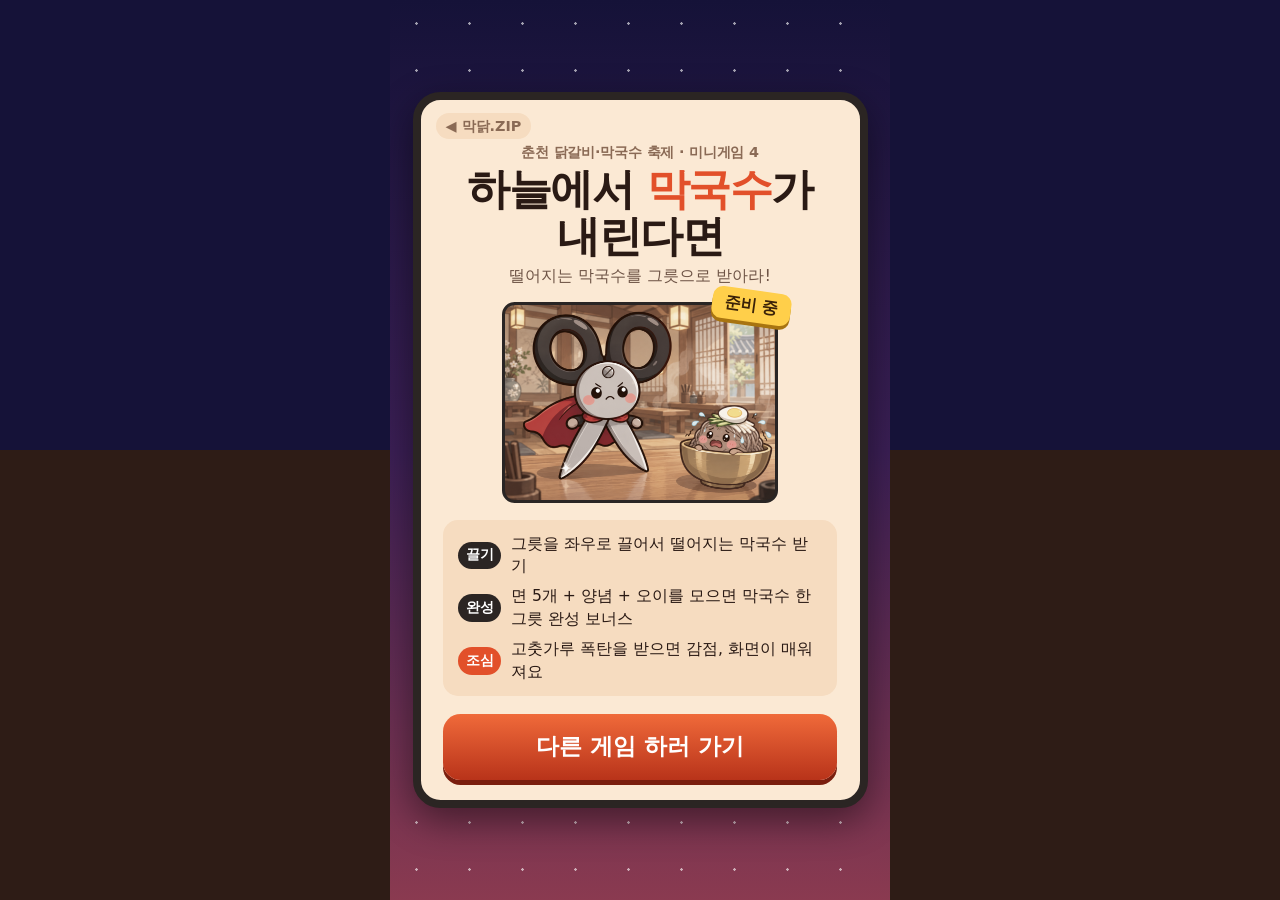
==== minigames/catch/index.html @ 221443a0 "막닭.ZIP 미니게임 모음 추가 - 첫 화면을 막닭.ZIP 허브로 바꾸고 카드팩 가챠는 gacha.html로 이동 - 미니게임 1 막 넘고 닭 넘어 (면발 줄넘기) - 미니게임 2" ====
<!DOCTYPE html>
<html lang="ko">
<head>
<meta charset="UTF-8">
<meta name="viewport" content="width=device-width, initial-scale=1, maximum-scale=1, user-scalable=no, viewport-fit=cover">
<meta name="theme-color" content="#151238">
<title>하늘에서 막국수가 내린다면 (준비 중) · 막닭.ZIP</title>
<link rel="stylesheet" href="../shared/ui.css">
</head>
<body>
<div id="wrap" class="soon-bg">
  <section class="overlay show">
    <div class="panel">
      <a class="back-link" href="../../index.html">◀ 막닭.ZIP</a>
      <p class="eyebrow">춘천 닭갈비·막국수 축제 · 미니게임 4</p>
      <h1>하늘에서 <em>막국수</em>가<br>내린다면</h1>
      <p class="sub">떨어지는 막국수를 그릇으로 받아라!</p>
      <div class="soon-art"><div class="art" style="--img:url(../../cards/08.png)"></div><span class="soon-badge">준비 중</span></div>
      <ul class="howto">
        <li><span class="k">끌기</span><span>그릇을 좌우로 끌어서 떨어지는 막국수 받기</span></li>
        <li><span class="k">완성</span><span>면 5개 + 양념 + 오이를 모으면 막국수 한 그릇 완성 보너스</span></li>
        <li><span class="k red">조심</span><span>고춧가루 폭탄을 받으면 감점, 화면이 매워져요</span></li>
      </ul>
      <a class="btn primary" href="../../index.html">다른 게임 하러 가기</a>
    </div>
  </section>
</div>
<script src="../shared/frame.js"></script>
</body>
</html>
---- minigames/shared/ui.css ----
:root {
  --u: 1px; /* 게임 화면 배율 (game.js에서 설정) */
  --ink: #2a1a14;
  --cream: #fbe9d4;
  --cream2: #f6dcc0;
  --red: #e2502a;
  --red2: #b8331a;
  --gold: #ffcf4a;
  --font: "Pretendard", "Apple SD Gothic Neo", "Malgun Gothic", "Noto Sans KR", system-ui, sans-serif;
}
* { box-sizing: border-box; -webkit-tap-highlight-color: transparent; }
html, body { margin: 0; height: 100%; overflow: hidden; }
body {
  /* 세로로 긴 폰에서 위·아래 남는 공간을 하늘/바닥 색으로 채움 */
  background: linear-gradient(180deg, #151238 0 50%, #2e1c16 50% 100%);
  font-family: var(--font);
  color: var(--ink);
  display: flex; align-items: center; justify-content: center;
  user-select: none; -webkit-user-select: none;
  touch-action: none;
}
button { font-family: inherit; cursor: pointer; }
.hidden { display: none !important; }

#wrap { position: relative; overflow: hidden; touch-action: none; }
#game { display: block; width: 100%; height: 100%; }

/* ---------- 상단 버튼 ---------- */
.hud-btns {
  position: absolute; top: calc(var(--u) * 12); right: calc(var(--u) * 12);
  display: flex; gap: calc(var(--u) * 8); z-index: 5;
}
.icon-btn {
  width: calc(var(--u) * 40); height: calc(var(--u) * 40); border-radius: 50%;
  border: 0; background: rgba(0, 0, 0, .35); color: #fff;
  font-size: calc(var(--u) * 16); line-height: 1;
}

/* ---------- 오버레이 공통 ---------- */
.overlay {
  position: absolute; inset: 0; z-index: 10;
  display: flex; align-items: center; justify-content: center;
  padding: calc(var(--u) * 18);
  background: rgba(13, 11, 36, .35);
  opacity: 0; pointer-events: none; transition: opacity .25s;
}
.overlay.show { opacity: 1; pointer-events: auto; }

/* 카드 느낌의 패널 */
.panel {
  width: 100%;
  background: var(--cream);
  border: calc(var(--u) * 7) solid #2b2523;
  border-radius: calc(var(--u) * 22);
  padding: calc(var(--u) * 18) calc(var(--u) * 18) calc(var(--u) * 16);
  text-align: center;
  box-shadow: 0 calc(var(--u) * 10) calc(var(--u) * 30) rgba(0,0,0,.45);
  transform: translateY(calc(var(--u) * 14)); transition: transform .3s;
}
.overlay.show .panel { transform: none; }
.panel.small { width: 78%; }

.eyebrow { margin: 0; font-size: calc(var(--u) * 11.5); color: #8a6a55; font-weight: 600; letter-spacing: -.2px; }
h1 { margin: calc(var(--u) * 4) 0 0; font-size: calc(var(--u) * 34); font-weight: 900; letter-spacing: -1.5px; line-height: 1.1; }
h1 em { font-style: normal; color: var(--red); }
h2 { margin: 0; font-size: calc(var(--u) * 24); font-weight: 900; }
.sub { margin: calc(var(--u) * 4) 0 calc(var(--u) * 12); font-size: calc(var(--u) * 13); color: #6e5446; }

/* 카드 일러스트 크롭 (카드 원본 630×880 중 그림 영역 540×392) */
.art {
  background-image: var(--img);
  background-size: 116.67% auto;
  background-position: 50% 24.6%;
  aspect-ratio: 540 / 392;
  border: calc(var(--u) * 3) solid #2b2523;
  border-radius: calc(var(--u) * 10);
}

.cast { display: flex; gap: calc(var(--u) * 8); align-items: flex-end; margin-bottom: calc(var(--u) * 12); }
.cast figure { margin: 0; flex: 1; }
.cast figure.me { flex: 1.25; }
.cast figure.me .art { border-color: var(--red); box-shadow: 0 0 0 calc(var(--u) * 3) rgba(226,80,42,.25); }
.cast figcaption { margin-top: calc(var(--u) * 5); font-size: calc(var(--u) * 10.5); color: #6e5446; line-height: 1.3; }
.cast figcaption b { display: block; font-size: calc(var(--u) * 12); color: var(--ink); }

.howto {
  list-style: none; margin: 0 0 calc(var(--u) * 14); padding: calc(var(--u) * 10) calc(var(--u) * 12);
  background: var(--cream2); border-radius: calc(var(--u) * 12);
  text-align: left; font-size: calc(var(--u) * 12.5); line-height: 1.45;
}
.howto li { display: flex; align-items: center; gap: calc(var(--u) * 8); }
.howto li + li { margin-top: calc(var(--u) * 6); }
.howto .k {
  flex: none; min-width: calc(var(--u) * 34); text-align: center;
  background: #2b2523; color: #fff; border-radius: 999px;
  font-size: calc(var(--u) * 11); font-weight: 800; padding: calc(var(--u) * 3) calc(var(--u) * 6);
}
.howto .k.red { background: var(--red); }
.howto b { color: var(--red2); }

.btn {
  display: block; width: 100%; border: 0; border-radius: calc(var(--u) * 14);
  padding: calc(var(--u) * 14) 0; font-size: calc(var(--u) * 18); font-weight: 900;
  transition: transform .08s;
}
.btn:active { transform: scale(.97); }
.btn.primary { background: linear-gradient(180deg, #f06a3a, var(--red2)); color: #fff; box-shadow: 0 calc(var(--u) * 4) 0 #7a1e0e; }
.btn.ghost { background: transparent; color: #6e5446; border: calc(var(--u) * 2) solid #d9bba0; margin-top: calc(var(--u) * 8); }
.row { display: flex; gap: calc(var(--u) * 8); }
.row .btn { margin-top: 0; flex: 1.4; width: auto; white-space: nowrap; }
.row .btn.ghost { flex: 1; }

.best { margin: calc(var(--u) * 10) 0 0; font-size: calc(var(--u) * 12.5); color: #6e5446; }
.best b { color: var(--ink); }
#starsTitle { color: #d8a020; letter-spacing: 1px; }

/* ---------- 결과 ---------- */
.big { font-size: calc(var(--u) * 64); font-weight: 900; letter-spacing: -2px; line-height: 1; margin-top: calc(var(--u) * 4); }
.big small { font-size: calc(var(--u) * 22); margin-left: calc(var(--u) * 4); }
.stars { margin-top: calc(var(--u) * 6); font-size: calc(var(--u) * 30); letter-spacing: calc(var(--u) * 4); }
.stars i { font-style: normal; color: #e2cdb6; display: inline-block; }
.stars i.on { color: #f0b020; animation: pop .45s backwards; text-shadow: 0 calc(var(--u) * 2) 0 #b07810; }
.stars i.on:nth-child(2) { animation-delay: .15s; }
.stars i.on:nth-child(3) { animation-delay: .3s; }
@keyframes pop { from { transform: scale(0) rotate(-40deg); } 70% { transform: scale(1.3); } }
.goal { margin: 0; font-size: calc(var(--u) * 10.5); color: #9a7a66; }
.newbest {
  display: inline-block; margin-top: calc(var(--u) * 8);
  background: var(--red); color: #fff; font-weight: 900; font-size: calc(var(--u) * 12);
  padding: calc(var(--u) * 4) calc(var(--u) * 12); border-radius: 999px;
  animation: pop .5s .4s backwards;
}
.stats {
  display: grid; grid-template-columns: repeat(4, 1fr); gap: calc(var(--u) * 6);
  margin: calc(var(--u) * 12) 0; padding: 0;
}
.stats div { background: var(--cream2); border-radius: calc(var(--u) * 10); padding: calc(var(--u) * 7) 0; }
.stats dt { font-size: calc(var(--u) * 10); color: #8a6a55; }
.stats dd { margin: calc(var(--u) * 2) 0 0; font-size: calc(var(--u) * 17); font-weight: 900; }

.boss { display: flex; align-items: center; gap: calc(var(--u) * 10); margin-bottom: calc(var(--u) * 14); }
.boss .art { width: 38%; flex: none; }
.bubble {
  position: relative; flex: 1; margin: 0; text-align: left;
  background: #fff; border: calc(var(--u) * 2) solid #2b2523; border-radius: calc(var(--u) * 12);
  padding: calc(var(--u) * 9) calc(var(--u) * 11); font-size: calc(var(--u) * 13); font-weight: 600; line-height: 1.4;
}
.bubble::before {
  content: ""; position: absolute; left: calc(var(--u) * -9); top: 50%;
  border: calc(var(--u) * 7) solid transparent; border-right-color: #2b2523; transform: translateY(-50%);
}

/* ---------- 막닭.ZIP 목록으로 돌아가기 ---------- */
.panel { position: relative; }
.back-link {
  position: absolute; left: calc(var(--u) * 12); top: calc(var(--u) * 10);
  font-size: calc(var(--u) * 11.5); font-weight: 800; color: #8a6a55; text-decoration: none;
  padding: calc(var(--u) * 3) calc(var(--u) * 8); border-radius: 999px; background: var(--cream2);
}
.back-link:active { transform: scale(.96); }
.panel > .eyebrow:first-of-type { margin-top: calc(var(--u) * 16); }
a.btn { text-align: center; text-decoration: none; }

/* ---------- 준비 중 페이지 ---------- */
.soon-bg {
  background:
    radial-gradient(circle, rgba(255,255,255,.6) 0 1px, transparent 1.5px) 0 0 / 53px 47px,
    linear-gradient(180deg, #151238, #3b1f55 50%, #8a3a50);
}
.soon-bg .overlay { background: transparent; }
.soon-art { position: relative; width: 70%; margin: 0 auto calc(var(--u) * 14); }
.soon-art .art { filter: grayscale(.35); }
.soon-badge {
  position: absolute; right: calc(var(--u) * -10); top: calc(var(--u) * -10); transform: rotate(8deg);
  background: var(--gold); color: #3a2208; font-weight: 900; font-size: calc(var(--u) * 13);
  padding: calc(var(--u) * 4) calc(var(--u) * 10); border-radius: calc(var(--u) * 8);
  box-shadow: 0 calc(var(--u) * 3) 0 #a87410;
}
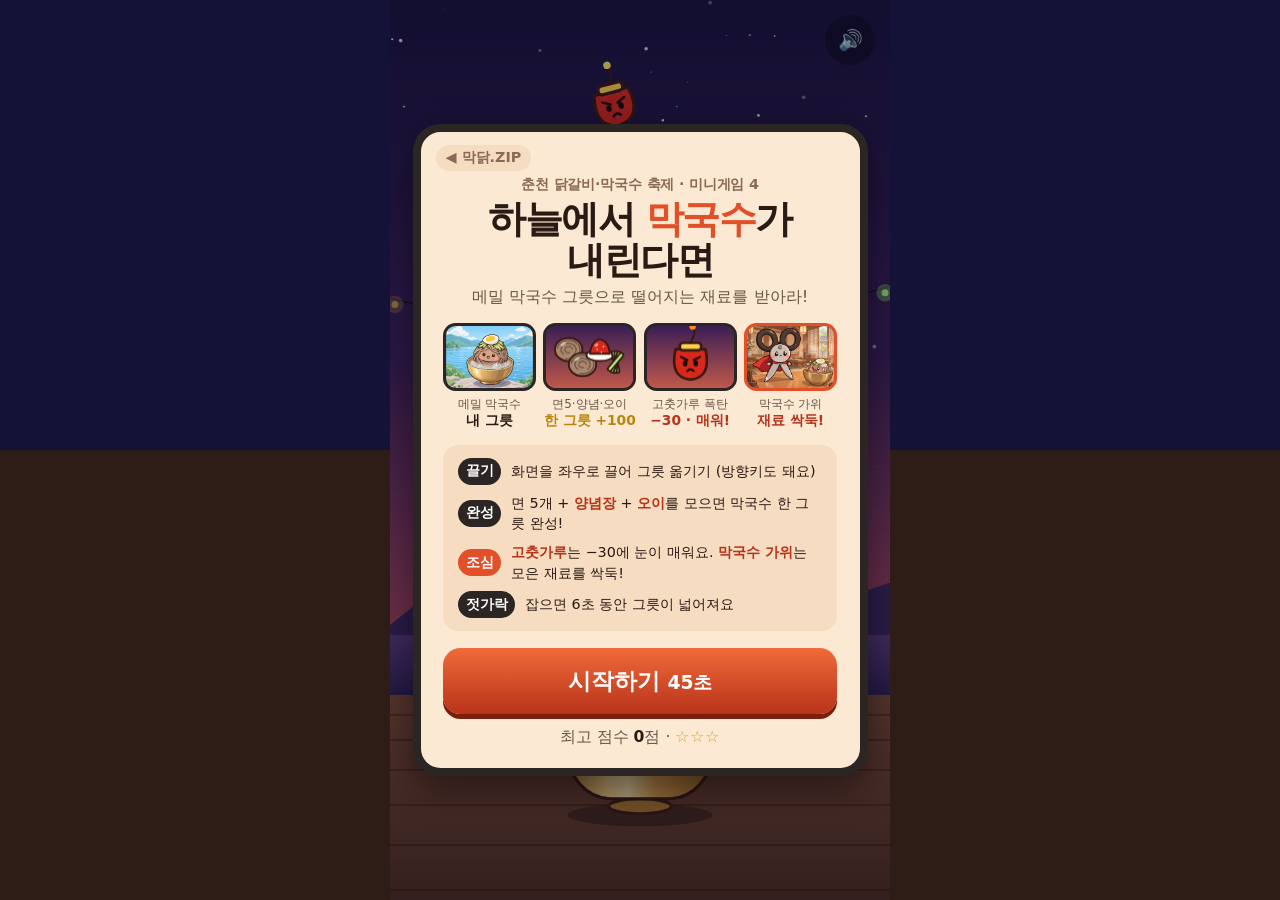
==== commit ee028f88: "미니게임 4 추가, 미니게임으로 코인 벌어 카드팩 열기 - 미니게임 4 하늘에서 막국수가 내린다면 (막국수 받기) - 카드팩 시작 코인 2000 = 20번 무료, 용돈 버튼 대신 " ====
--- a/minigames/catch/index.html
+++ b/minigames/catch/index.html
@@ -4,27 +4,96 @@
 <meta charset="UTF-8">
 <meta name="viewport" content="width=device-width, initial-scale=1, maximum-scale=1, user-scalable=no, viewport-fit=cover">
 <meta name="theme-color" content="#151238">
-<title>하늘에서 막국수가 내린다면 (준비 중) · 막닭.ZIP</title>
+<title>하늘에서 막국수가 내린다면 · 막닭.ZIP</title>
 <link rel="stylesheet" href="../shared/ui.css">
+<link rel="stylesheet" href="style.css">
 </head>
 <body>
-<div id="wrap" class="soon-bg">
-  <section class="overlay show">
+<div id="wrap">
+  <canvas id="game" aria-label="막국수 받기 게임 화면"></canvas>
+
+  <div class="hud-btns">
+    <button id="muteBtn" class="icon-btn" title="소리 켜기/끄기" aria-label="소리 켜기/끄기">🔊</button>
+    <button id="pauseBtn" class="icon-btn hidden" title="일시정지" aria-label="일시정지">❚❚</button>
+  </div>
+
+  <!-- 시작 화면 -->
+  <section id="title" class="overlay show">
     <div class="panel">
       <a class="back-link" href="../../index.html">◀ 막닭.ZIP</a>
       <p class="eyebrow">춘천 닭갈비·막국수 축제 · 미니게임 4</p>
       <h1>하늘에서 <em>막국수</em>가<br>내린다면</h1>
-      <p class="sub">떨어지는 막국수를 그릇으로 받아라!</p>
-      <div class="soon-art"><div class="art" style="--img:url(../../cards/08.png)"></div><span class="soon-badge">준비 중</span></div>
+      <p class="sub">메밀 막국수 그릇으로 떨어지는 재료를 받아라!</p>
+
+      <div class="cast four">
+        <figure>
+          <div class="art" style="--img:url(../../cards/02.png)"></div>
+          <figcaption>메밀 막국수<b>내 그릇</b></figcaption>
+        </figure>
+        <figure>
+          <div class="pwrap"><canvas class="portrait" data-kind="recipe"></canvas></div>
+          <figcaption>면5·양념·오이<b class="gold-t">한 그릇 +100</b></figcaption>
+        </figure>
+        <figure>
+          <div class="pwrap"><canvas class="portrait" data-kind="pepper"></canvas></div>
+          <figcaption>고춧가루 폭탄<b class="no-t">−30 · 매워!</b></figcaption>
+        </figure>
+        <figure class="no">
+          <div class="art" style="--img:url(../../cards/08.png)"></div>
+          <figcaption>막국수 가위<b class="no-t">재료 싹둑!</b></figcaption>
+        </figure>
+      </div>
+
       <ul class="howto">
-        <li><span class="k">끌기</span><span>그릇을 좌우로 끌어서 떨어지는 막국수 받기</span></li>
-        <li><span class="k">완성</span><span>면 5개 + 양념 + 오이를 모으면 막국수 한 그릇 완성 보너스</span></li>
-        <li><span class="k red">조심</span><span>고춧가루 폭탄을 받으면 감점, 화면이 매워져요</span></li>
+        <li><span class="k">끌기</span><span>화면을 좌우로 끌어 그릇 옮기기 (방향키도 돼요)</span></li>
+        <li><span class="k">완성</span><span>면 5개 + <b>양념장</b> + <b>오이</b>를 모으면 막국수 한 그릇 완성!</span></li>
+        <li><span class="k red">조심</span><span><b>고춧가루</b>는 −30에 눈이 매워요. <b>막국수 가위</b>는 모은 재료를 싹둑!</span></li>
+        <li><span class="k">젓가락</span><span>잡으면 6초 동안 그릇이 넓어져요</span></li>
       </ul>
-      <a class="btn primary" href="../../index.html">다른 게임 하러 가기</a>
+
+      <button id="startBtn" class="btn primary">시작하기 <small>45초</small></button>
+      <p class="best">최고 점수 <b id="bestTitle">0</b>점 · <span id="starsTitle">☆☆☆</span></p>
+    </div>
+  </section>
+
+  <!-- 일시정지 -->
+  <section id="pause" class="overlay">
+    <div class="panel small">
+      <h2>잠깐 쉬는 중</h2>
+      <p class="sub">하늘도 잠깐 쉬고 있어요</p>
+      <button id="resumeBtn" class="btn primary">계속하기</button>
+      <button id="quitBtn" class="btn ghost">그만하기</button>
+    </div>
+  </section>
+
+  <!-- 결과 -->
+  <section id="result" class="overlay">
+    <div class="panel">
+      <a class="back-link" href="../../index.html">◀ 막닭.ZIP</a>
+      <p class="eyebrow">결과</p>
+      <div class="big"><span id="resScore">0</span><small>점</small></div>
+      <div class="stars" id="resStars"><i>★</i><i>★</i><i>★</i></div>
+      <p class="goal" id="goalText"></p>
+      <div id="newBest" class="newbest hidden">NEW 최고 점수!</div>
+      <dl class="stats">
+        <div><dt>완성 그릇</dt><dd id="resBowls">0</dd></div>
+        <div><dt>받은 면</dt><dd id="resNoodles">0</dd></div>
+        <div><dt>고춧가루</dt><dd id="resPepper">0</dd></div>
+        <div><dt>최고 점수</dt><dd id="resBest">0</dd></div>
+      </dl>
+      <div class="reward" id="resReward"></div>
+      <div class="boss">
+        <div class="art" style="--img:url(../../cards/07.png)"></div>
+        <p class="bubble" id="resLine"></p>
+      </div>
+      <div class="row">
+        <button id="homeBtn" class="btn ghost">처음으로</button>
+        <button id="retryBtn" class="btn primary">다시 하기</button>
+      </div>
     </div>
   </section>
 </div>
-<script src="../shared/frame.js"></script>
+<script src="../../wallet.js"></script>
+<script src="game.js"></script>
 </body>
 </html>
--- a/minigames/shared/ui.css
+++ b/minigames/shared/ui.css
@@ -161,18 +161,22 @@
 .panel > .eyebrow:first-of-type { margin-top: calc(var(--u) * 16); }
 a.btn { text-align: center; text-decoration: none; }
 
-/* ---------- 준비 중 페이지 ---------- */
-.soon-bg {
-  background:
-    radial-gradient(circle, rgba(255,255,255,.6) 0 1px, transparent 1.5px) 0 0 / 53px 47px,
-    linear-gradient(180deg, #151238, #3b1f55 50%, #8a3a50);
+/* ---------- 결과: 축제 코인 획득 ---------- */
+.reward {
+  display: flex; align-items: center; justify-content: center; flex-wrap: wrap; gap: calc(var(--u) * 4);
+  margin: calc(var(--u) * -4) 0 calc(var(--u) * 12); padding: calc(var(--u) * 8) calc(var(--u) * 10);
+  background: linear-gradient(90deg, #fff3c8, #ffe08a); border: calc(var(--u) * 2) solid #c8900f;
+  border-radius: calc(var(--u) * 12); font-size: calc(var(--u) * 13); font-weight: 700; color: #5a3a08;
 }
-.soon-bg .overlay { background: transparent; }
-.soon-art { position: relative; width: 70%; margin: 0 auto calc(var(--u) * 14); }
-.soon-art .art { filter: grayscale(.35); }
-.soon-badge {
-  position: absolute; right: calc(var(--u) * -10); top: calc(var(--u) * -10); transform: rotate(8deg);
-  background: var(--gold); color: #3a2208; font-weight: 900; font-size: calc(var(--u) * 13);
-  padding: calc(var(--u) * 4) calc(var(--u) * 10); border-radius: calc(var(--u) * 8);
-  box-shadow: 0 calc(var(--u) * 3) 0 #a87410;
+.reward:empty { display: none; }
+.reward .coin {
+  display: inline-flex; align-items: center; justify-content: center;
+  width: calc(var(--u) * 20); height: calc(var(--u) * 20); border-radius: 50%;
+  background: #ffcf4a; border: calc(var(--u) * 2) solid #a87410; font-size: calc(var(--u) * 11); font-weight: 900;
 }
+.reward b { font-size: calc(var(--u) * 17); color: #8a4a00; }
+.reward small { font-size: calc(var(--u) * 11); color: #8a6a30; }
+.reward a {
+  margin-left: calc(var(--u) * 6); padding: calc(var(--u) * 4) calc(var(--u) * 10); border-radius: 999px;
+  background: #c8900f; color: #fff; text-decoration: none; font-size: calc(var(--u) * 12); font-weight: 900;
+}
--- a/minigames/catch/style.css
+++ b/minigames/catch/style.css
@@ -0,0 +1,18 @@
+/* 하늘에서 막국수가 내린다면 전용 스타일 (공통은 ../shared/ui.css) */
+#wrap { touch-action: none; }
+h1 { font-size: calc(var(--u) * 30); }
+.cast.four { gap: calc(var(--u) * 6); }
+.cast.four figure { flex: 1; }
+.cast.four figcaption { font-size: calc(var(--u) * 9.5); }
+.cast.four figcaption b { font-size: calc(var(--u) * 11); }
+.gold-t { color: #b8860b !important; }
+.no-t { color: var(--red2) !important; }
+.howto { font-size: calc(var(--u) * 11.5); }
+
+.pwrap { position: relative; }
+.portrait {
+  display: block; width: 100%; aspect-ratio: 540 / 392;
+  border: calc(var(--u) * 3) solid #2b2523; border-radius: calc(var(--u) * 10);
+  background: linear-gradient(#3b1f55, #c0584a);
+}
+.cast figure.no .art { border-color: var(--red); }
